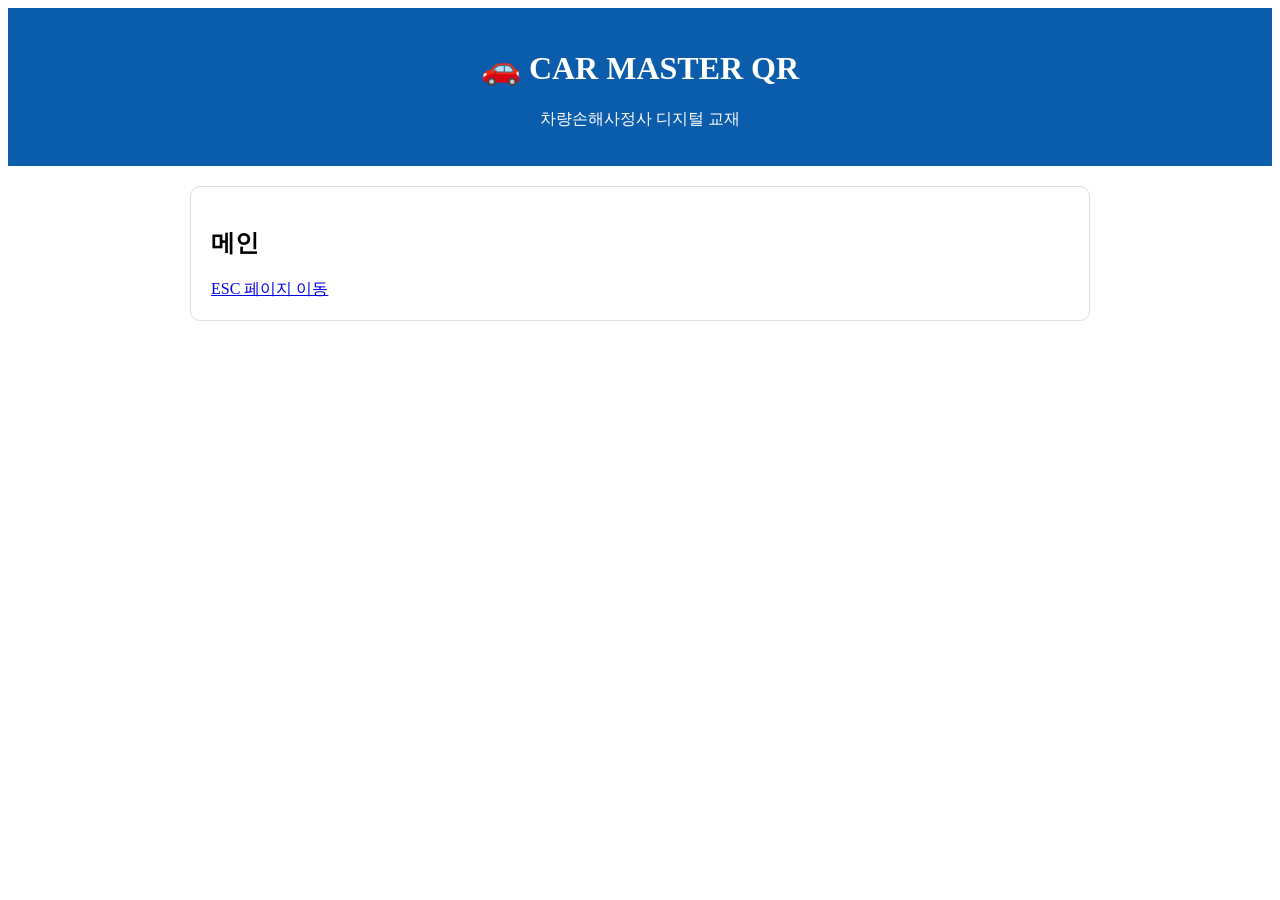
==== index.html @ 8e59c734 "verson1" ====
<!doctype html><html lang='ko'><head><meta charset='utf-8'><meta name='viewport' content='width=device-width,initial-scale=1'><title>CAR MASTER QR</title><link rel='stylesheet' href='style.css'></head><body><header style='background:#0b5cab;color:white;padding:20px;text-align:center'><h1>🚗 CAR MASTER QR</h1><p>차량손해사정사 디지털 교재</p></header><main style='max-width:900px;margin:auto;padding:20px'><div class='card'><h2>메인</h2><a href='esc/index.html'>ESC 페이지 이동</a></div></main></body></html>
---- style.css ----
.card{background:#fff;border:1px solid #ddd;padding:20px;border-radius:10px}
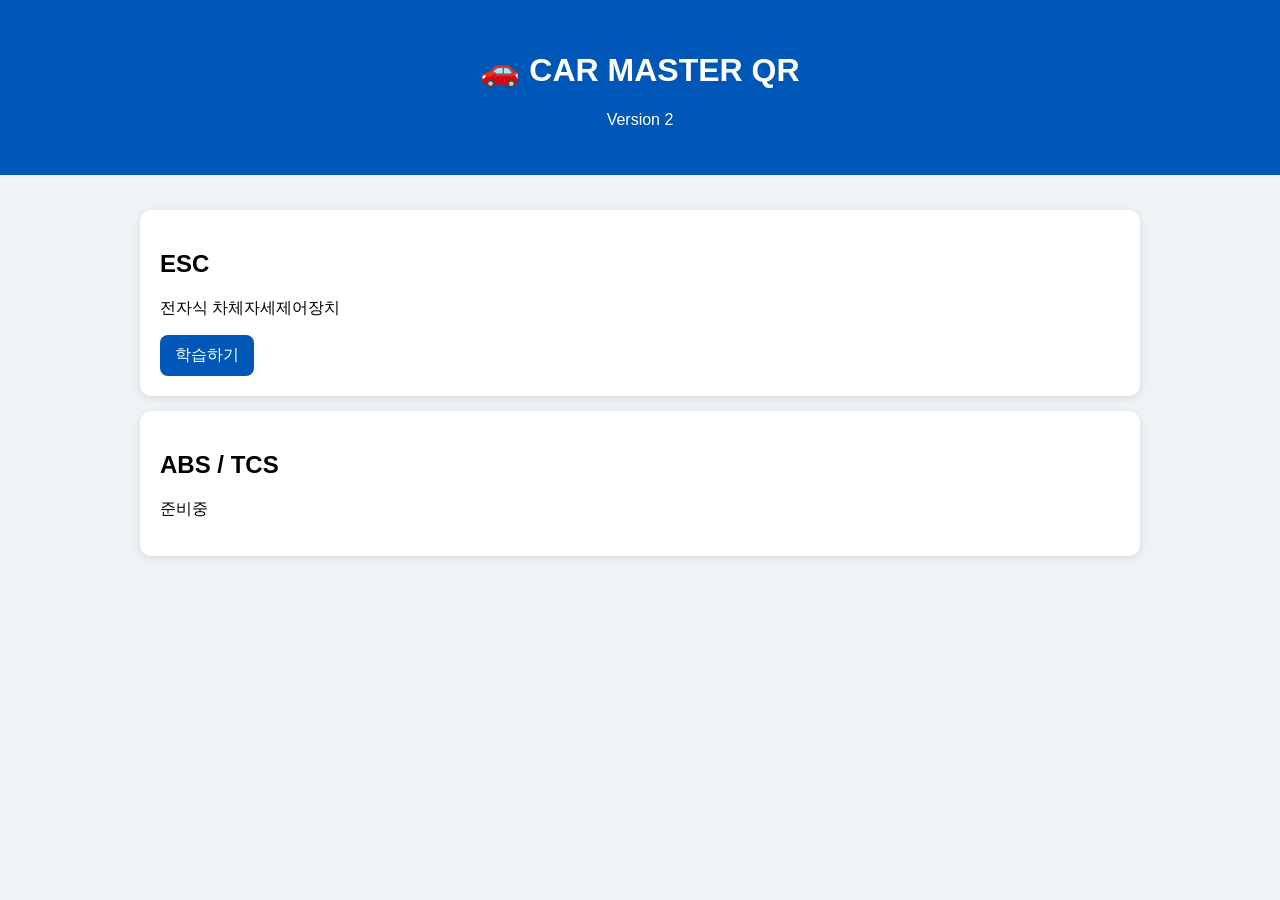
==== commit 451fb72d: "version2" ====
--- a/index.html
+++ b/index.html
@@ -1 +1 @@
-<!doctype html><html lang='ko'><head><meta charset='utf-8'><meta name='viewport' content='width=device-width,initial-scale=1'><title>CAR MASTER QR</title><link rel='stylesheet' href='style.css'></head><body><header style='background:#0b5cab;color:white;padding:20px;text-align:center'><h1>🚗 CAR MASTER QR</h1><p>차량손해사정사 디지털 교재</p></header><main style='max-width:900px;margin:auto;padding:20px'><div class='card'><h2>메인</h2><a href='esc/index.html'>ESC 페이지 이동</a></div></main></body></html>+<!doctype html><html lang='ko'><head><meta charset='utf-8'><meta name='viewport' content='width=device-width,initial-scale=1'><link rel='stylesheet' href='style.css'><title>CAR MASTER QR</title></head><body><header><h1>🚗 CAR MASTER QR</h1><p>Version 2</p></header><div class='c'><div class='card'><h2>ESC</h2><p>전자식 차체자세제어장치</p><a class='btn' href='esc/index.html'>학습하기</a></div><div class='card'><h2>ABS / TCS</h2><p>준비중</p></div></div></body></html>
--- a/style.css
+++ b/style.css
@@ -1 +1 @@
-.card{background:#fff;border:1px solid #ddd;padding:20px;border-radius:10px}+body{font-family:Arial;background:#eef3f8;margin:0}header{background:#0057b8;color:#fff;padding:30px;text-align:center}.c{max-width:1000px;margin:auto;padding:20px}.card{background:#fff;padding:20px;border-radius:12px;margin:15px 0;box-shadow:0 2px 8px rgba(0,0,0,.1)}.btn{display:inline-block;background:#0057b8;color:#fff;padding:10px 15px;text-decoration:none;border-radius:8px}
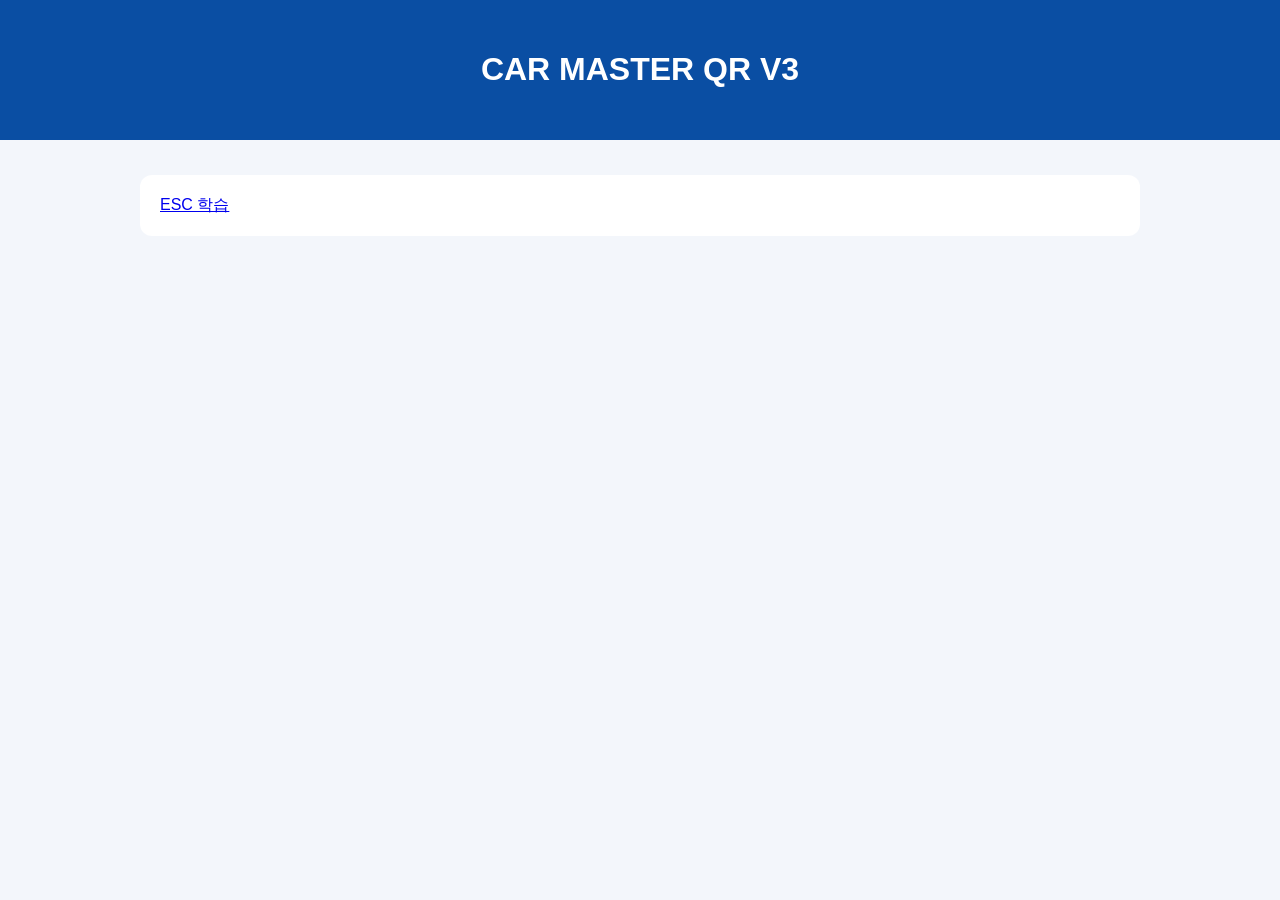
==== commit c7d4b732: "v3" ====
--- a/index.html
+++ b/index.html
@@ -1 +1 @@
-<!doctype html><html lang='ko'><head><meta charset='utf-8'><meta name='viewport' content='width=device-width,initial-scale=1'><link rel='stylesheet' href='style.css'><title>CAR MASTER QR</title></head><body><header><h1>🚗 CAR MASTER QR</h1><p>Version 2</p></header><div class='c'><div class='card'><h2>ESC</h2><p>전자식 차체자세제어장치</p><a class='btn' href='esc/index.html'>학습하기</a></div><div class='card'><h2>ABS / TCS</h2><p>준비중</p></div></div></body></html>+<!doctype html><html><head><meta charset='utf-8'><link rel='stylesheet' href='style.css'></head><body><header><h1>CAR MASTER QR V3</h1></header><div class='w'><div class='c'><a href='esc/index.html'>ESC 학습</a></div></div></body></html>
--- a/style.css
+++ b/style.css
@@ -1 +1 @@
-body{font-family:Arial;background:#eef3f8;margin:0}header{background:#0057b8;color:#fff;padding:30px;text-align:center}.c{max-width:1000px;margin:auto;padding:20px}.card{background:#fff;padding:20px;border-radius:12px;margin:15px 0;box-shadow:0 2px 8px rgba(0,0,0,.1)}.btn{display:inline-block;background:#0057b8;color:#fff;padding:10px 15px;text-decoration:none;border-radius:8px}+body{font-family:Arial;background:#f3f6fb;margin:0}header{background:#0a4ea3;color:#fff;padding:30px;text-align:center}.w{max-width:1000px;margin:auto;padding:20px}.c{background:#fff;padding:20px;margin:15px 0;border-radius:12px}video{width:100%}
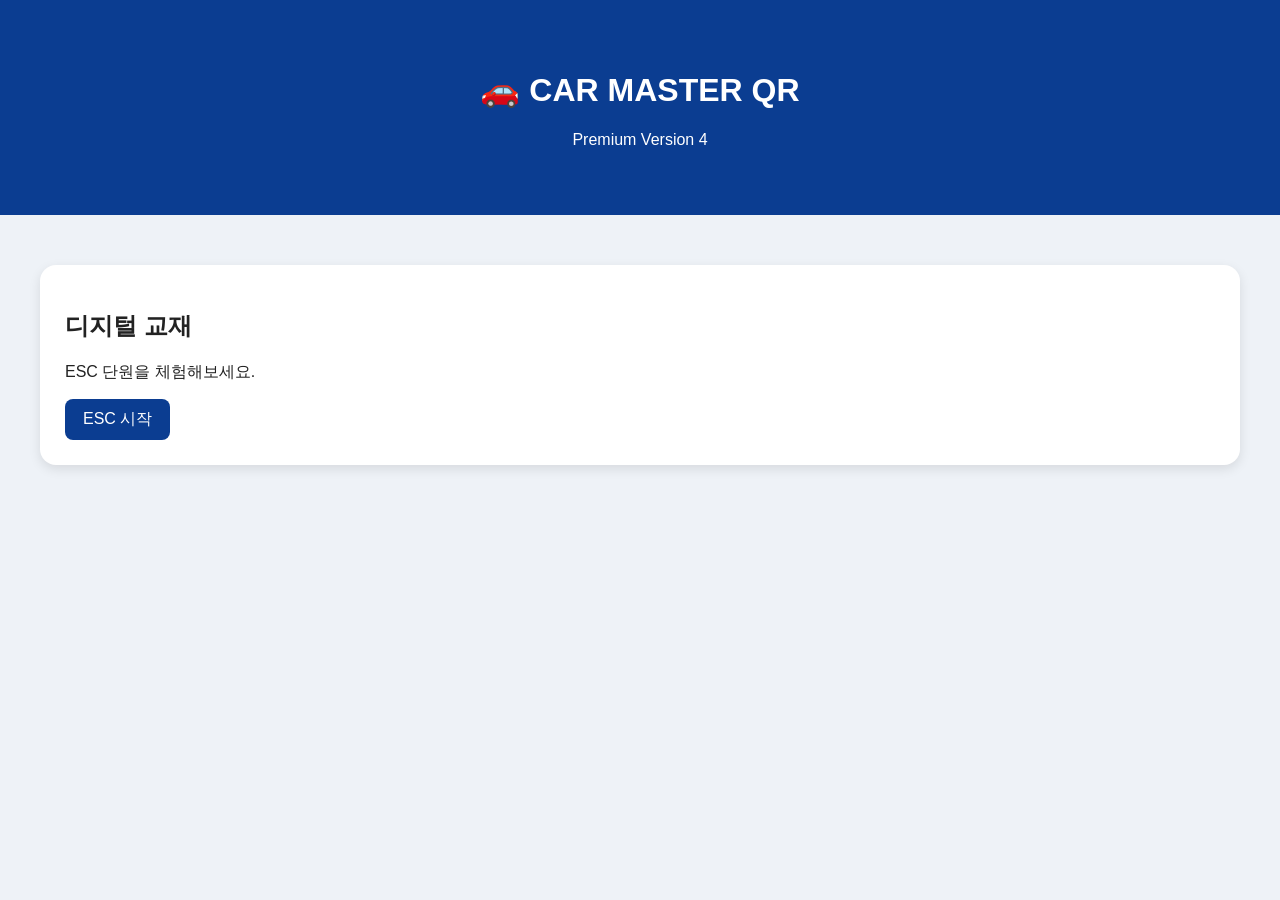
==== commit fe398ed6: "v4" ====
--- a/index.html
+++ b/index.html
@@ -1 +1 @@
-<!doctype html><html><head><meta charset='utf-8'><link rel='stylesheet' href='style.css'></head><body><header><h1>CAR MASTER QR V3</h1></header><div class='w'><div class='c'><a href='esc/index.html'>ESC 학습</a></div></div></body></html>+<!doctype html><html lang='ko'><head><meta charset='utf-8'><meta name='viewport' content='width=device-width,initial-scale=1'><link rel='stylesheet' href='style.css'><title>CAR MASTER QR</title></head><body><header><h1>🚗 CAR MASTER QR</h1><p>Premium Version 4</p></header><div class='hero'><div class='section'><h2>디지털 교재</h2><p>ESC 단원을 체험해보세요.</p><a class='btn' href='esc/index.html'>ESC 시작</a></div></div></body></html>
--- a/style.css
+++ b/style.css
@@ -1 +1 @@
-body{font-family:Arial;background:#f3f6fb;margin:0}header{background:#0a4ea3;color:#fff;padding:30px;text-align:center}.w{max-width:1000px;margin:auto;padding:20px}.c{background:#fff;padding:20px;margin:15px 0;border-radius:12px}video{width:100%}+body{margin:0;font-family:Arial,sans-serif;background:#eef2f7;color:#222}header{background:#0b3d91;color:#fff;padding:50px 20px;text-align:center}.hero{max-width:1200px;margin:auto;padding:30px}.section{background:#fff;border-radius:16px;padding:25px;margin:20px 0;box-shadow:0 4px 12px rgba(0,0,0,.1)}video{width:100%;border-radius:12px}.grid{display:grid;grid-template-columns:1fr 1fr;gap:20px}@media(max-width:700px){.grid{grid-template-columns:1fr}}details summary{cursor:pointer;font-weight:bold}.btn{display:inline-block;background:#0b3d91;color:#fff;padding:10px 18px;border-radius:8px;text-decoration:none}
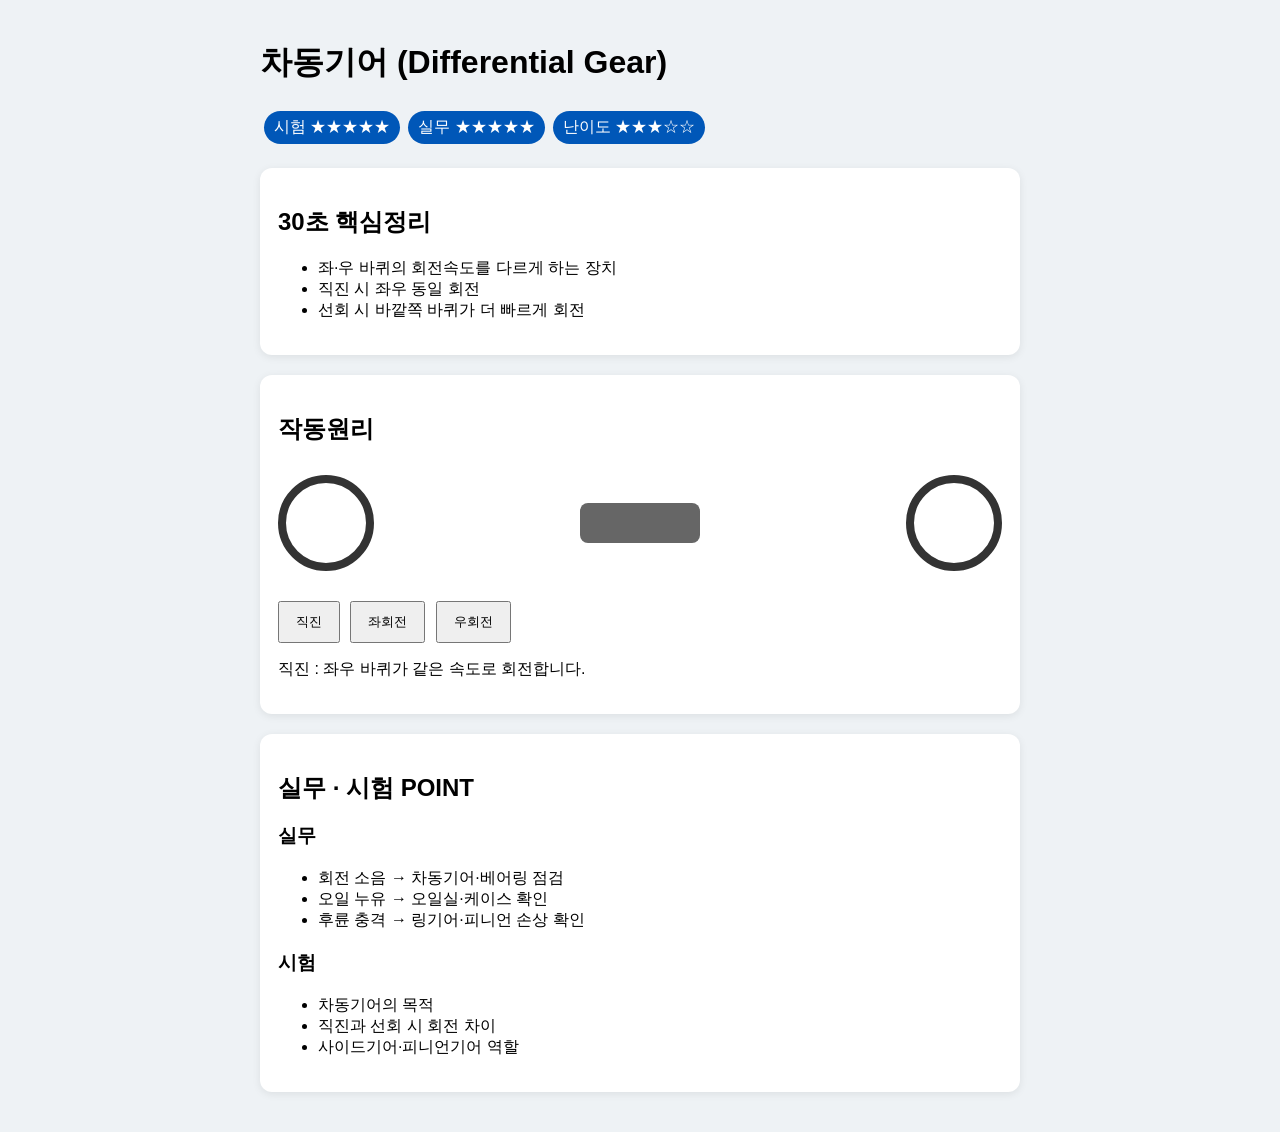
==== commit 14a8489c: "pro1" ====
--- a/index.html
+++ b/index.html
@@ -1 +1,47 @@
-<!doctype html><html lang='ko'><head><meta charset='utf-8'><meta name='viewport' content='width=device-width,initial-scale=1'><link rel='stylesheet' href='style.css'><title>CAR MASTER QR</title></head><body><header><h1>🚗 CAR MASTER QR</h1><p>Premium Version 4</p></header><div class='hero'><div class='section'><h2>디지털 교재</h2><p>ESC 단원을 체험해보세요.</p><a class='btn' href='esc/index.html'>ESC 시작</a></div></div></body></html>+<!DOCTYPE html>
+<html lang="ko"><head><meta charset="UTF-8"><meta name="viewport" content="width=device-width,initial-scale=1">
+<title>PART5 차동기어</title><link rel="stylesheet" href="style.css"></head>
+<body><div class="wrap">
+<h1>차동기어 (Differential Gear)</h1>
+<div class="badges"><span>시험 ★★★★★</span><span>실무 ★★★★★</span><span>난이도 ★★★☆☆</span></div>
+
+<section class="card">
+<h2>30초 핵심정리</h2>
+<ul>
+<li>좌·우 바퀴의 회전속도를 다르게 하는 장치</li>
+<li>직진 시 좌우 동일 회전</li>
+<li>선회 시 바깥쪽 바퀴가 더 빠르게 회전</li>
+</ul>
+</section>
+
+<section class="card">
+<h2>작동원리</h2>
+<div class="road">
+<div id="wl" class="wheel"></div>
+<div class="diff"></div>
+<div id="wr" class="wheel"></div>
+</div>
+<button onclick="mode('straight')">직진</button>
+<button onclick="mode('left')">좌회전</button>
+<button onclick="mode('right')">우회전</button>
+<p id="desc"></p>
+</section>
+
+<section class="card">
+<h2>실무 · 시험 POINT</h2>
+<h3>실무</h3>
+<ul>
+<li>회전 소음 → 차동기어·베어링 점검</li>
+<li>오일 누유 → 오일실·케이스 확인</li>
+<li>후륜 충격 → 링기어·피니언 손상 확인</li>
+</ul>
+
+<h3>시험</h3>
+<ul>
+<li>차동기어의 목적</li>
+<li>직진과 선회 시 회전 차이</li>
+<li>사이드기어·피니언기어 역할</li>
+</ul>
+</section>
+</div>
+<script src="script.js"></script></body></html>
--- a/style.css
+++ b/style.css
@@ -1 +1,13 @@
-body{margin:0;font-family:Arial,sans-serif;background:#eef2f7;color:#222}header{background:#0b3d91;color:#fff;padding:50px 20px;text-align:center}.hero{max-width:1200px;margin:auto;padding:30px}.section{background:#fff;border-radius:16px;padding:25px;margin:20px 0;box-shadow:0 4px 12px rgba(0,0,0,.1)}video{width:100%;border-radius:12px}.grid{display:grid;grid-template-columns:1fr 1fr;gap:20px}@media(max-width:700px){.grid{grid-template-columns:1fr}}details summary{cursor:pointer;font-weight:bold}.btn{display:inline-block;background:#0b3d91;color:#fff;padding:10px 18px;border-radius:8px;text-decoration:none}+
+body{font-family:Arial,sans-serif;background:#eef2f5;margin:0}
+.wrap{max-width:760px;margin:auto;padding:20px}
+.card{background:#fff;border-radius:12px;padding:18px;margin:20px 0;box-shadow:0 2px 8px rgba(0,0,0,.08)}
+.badges span{display:inline-block;background:#0057b8;color:#fff;padding:6px 10px;border-radius:20px;margin:4px}
+.road{display:flex;justify-content:space-between;align-items:center;margin:30px 0}
+.wheel{width:80px;height:80px;border:8px solid #333;border-radius:50%}
+.diff{width:120px;height:40px;background:#666;border-radius:8px}
+.slow{animation:s 2s linear infinite}
+.mid{animation:s 1.2s linear infinite}
+.fast{animation:s .7s linear infinite}
+@keyframes s{from{transform:rotate(0)}to{transform:rotate(360deg)}}
+button{padding:10px 16px;margin-right:6px}
